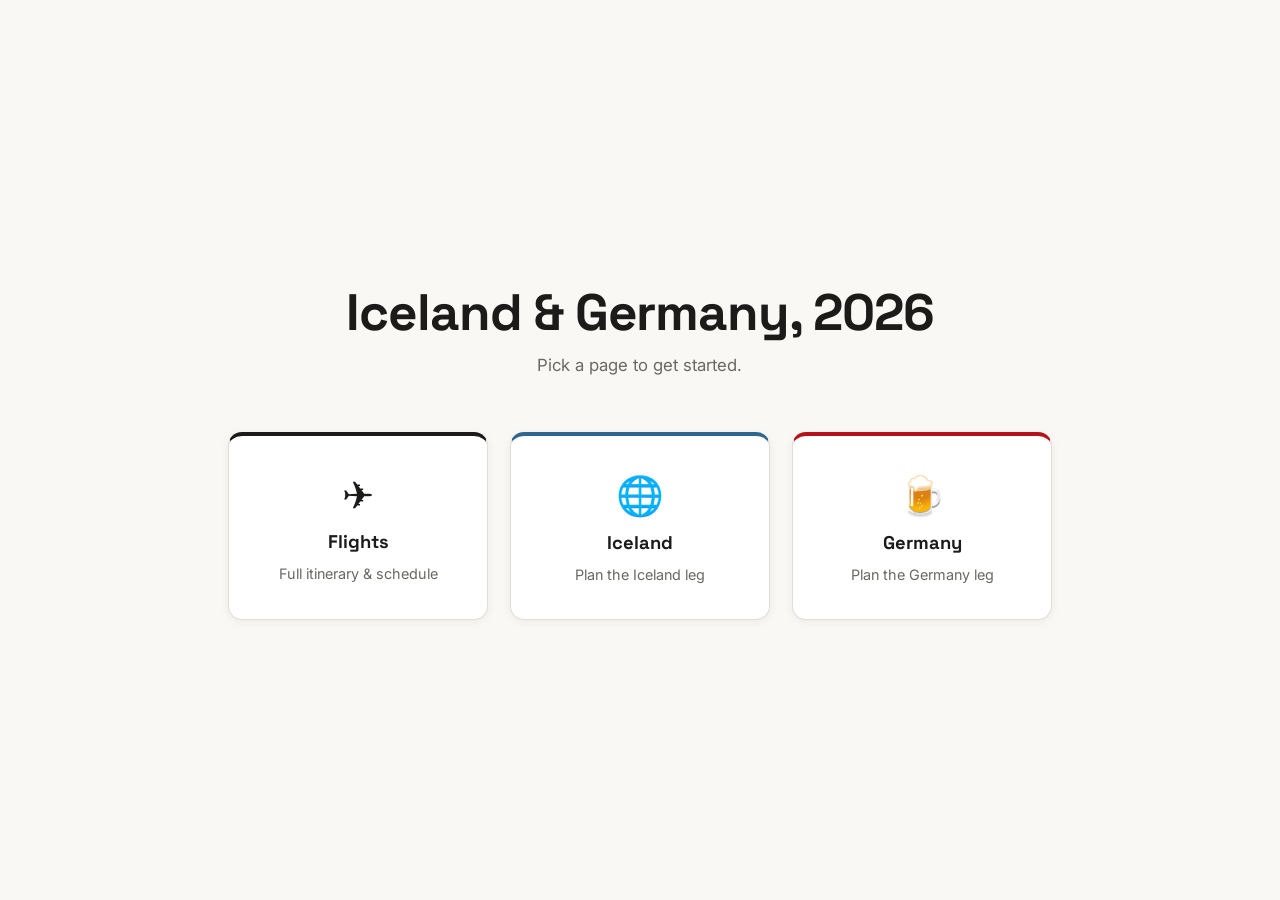
==== index.html @ 6ea7664a "Add Iceland & Germany trip planner site Landing page links to a flights schedule (timeline view) and" ====
<!DOCTYPE html>
<html lang="en">
<head>
  <meta charset="utf-8" />
  <meta name="viewport" content="width=device-width, initial-scale=1" />
  <title>Iceland &amp; Germany Trip</title>
  <meta name="description" content="Trip planner for our Iceland and Germany trip." />
  <link href="css/style.css" rel="stylesheet" />
</head>
<body>
  <main class="landing">
    <div class="landing-hero">
      <h1>Iceland &amp; Germany, 2026</h1>
      <p>Pick a page to get started.</p>
    </div>
    <div class="landing-cards">
      <a class="landing-card flights" href="flights.html">
        <span class="icon">&#9992;&#65039;</span>
        <h2>Flights</h2>
        <p>Full itinerary &amp; schedule</p>
      </a>
      <a class="landing-card iceland" href="iceland.html">
        <span class="icon">&#127760;</span>
        <h2>Iceland</h2>
        <p>Plan the Iceland leg</p>
      </a>
      <a class="landing-card germany" href="germany.html">
        <span class="icon">&#127866;</span>
        <h2>Germany</h2>
        <p>Plan the Germany leg</p>
      </a>
    </div>
  </main>
</body>
</html>
---- css/style.css ----
@import url('https://fonts.googleapis.com/css2?family=Space+Grotesk:wght@500;600;700&family=Inter:wght@400;500;600&display=swap');

:root {
  --bg: #faf8f4;
  --ink: #1c1b19;
  --muted: #6b6862;
  --line: #e3ddd2;
  --card: #ffffff;
  --radius: 14px;
  --shadow: 0 2px 10px rgba(28, 27, 25, 0.06);
  --shadow-lift: 0 8px 24px rgba(28, 27, 25, 0.12);

  --iceland: #2f6690;
  --iceland-light: #dcedf5;
  --iceland-dark: #1d4a6b;

  --germany: #b5121b;
  --germany-gold: #c99a2e;
  --germany-light: #f6e9d2;
  --germany-dark: #7a0e15;

  --font-head: 'Space Grotesk', system-ui, sans-serif;
  --font-body: 'Inter', system-ui, sans-serif;
}

* { box-sizing: border-box; }

html, body {
  margin: 0;
  padding: 0;
  background: var(--bg);
  color: var(--ink);
  font-family: var(--font-body);
}

h1, h2, h3 {
  font-family: var(--font-head);
  margin: 0;
}

a { color: inherit; }

.top-bar {
  display: flex;
  align-items: center;
  justify-content: space-between;
  padding: 18px 32px;
  border-bottom: 1px solid var(--line);
  background: var(--bg);
  position: sticky;
  top: 0;
  z-index: 20;
}

.top-bar .brand {
  font-family: var(--font-head);
  font-weight: 700;
  font-size: 1.1rem;
  text-decoration: none;
}

.top-bar nav {
  display: flex;
  gap: 20px;
}

.top-bar nav a {
  text-decoration: none;
  font-weight: 500;
  font-size: 0.95rem;
  color: var(--muted);
  padding: 6px 10px;
  border-radius: 8px;
  transition: background 0.15s, color 0.15s;
}

.top-bar nav a:hover,
.top-bar nav a.active {
  background: var(--line);
  color: var(--ink);
}

/* ---------- Landing page ---------- */

.landing {
  min-height: 100vh;
  display: flex;
  flex-direction: column;
  align-items: center;
  justify-content: center;
  text-align: center;
  padding: 32px;
  gap: 40px;
}

.landing-hero h1 {
  font-size: clamp(2rem, 5vw, 3.2rem);
  letter-spacing: -0.02em;
}

.landing-hero p {
  color: var(--muted);
  margin-top: 10px;
  font-size: 1.05rem;
}

.landing-cards {
  display: grid;
  grid-template-columns: repeat(3, minmax(200px, 260px));
  gap: 22px;
}

@media (max-width: 720px) {
  .landing-cards { grid-template-columns: 1fr; }
}

.landing-card {
  display: flex;
  flex-direction: column;
  align-items: center;
  gap: 12px;
  padding: 36px 24px;
  border-radius: var(--radius);
  background: var(--card);
  box-shadow: var(--shadow);
  text-decoration: none;
  color: var(--ink);
  border: 1px solid var(--line);
  transition: transform 0.15s, box-shadow 0.15s;
}

.landing-card:hover {
  transform: translateY(-4px);
  box-shadow: var(--shadow-lift);
}

.landing-card .icon { font-size: 2.4rem; }
.landing-card h2 { font-size: 1.15rem; }
.landing-card p { margin: 0; color: var(--muted); font-size: 0.9rem; }

.landing-card.flights { border-top: 4px solid var(--ink); }
.landing-card.iceland { border-top: 4px solid var(--iceland); }
.landing-card.germany { border-top: 4px solid var(--germany); }

/* ---------- Page shell ---------- */

.page {
  padding: 28px 32px 64px;
  max-width: 1200px;
  margin: 0 auto;
}

.page-head {
  margin-bottom: 24px;
}

.page-head h1 {
  font-size: 1.8rem;
}

.page-head p {
  color: var(--muted);
  margin-top: 6px;
}

.theme-iceland .page-head h1 { color: var(--iceland-dark); }
.theme-germany .page-head h1 { color: var(--germany-dark); }

/* ---------- Flights scheduler ---------- */

.schedule-day {
  margin-bottom: 32px;
  background: var(--card);
  border: 1px solid var(--line);
  border-radius: var(--radius);
  overflow: hidden;
  box-shadow: var(--shadow);
}

.schedule-day-head {
  padding: 14px 18px;
  background: var(--ink);
  color: #fff;
  display: flex;
  justify-content: space-between;
  align-items: baseline;
  font-family: var(--font-head);
}

.schedule-day-head .date-sub {
  font-family: var(--font-body);
  font-size: 0.8rem;
  opacity: 0.75;
}

.schedule-body {
  display: grid;
  grid-template-columns: 56px 1fr;
  min-height: 140px;
}

.schedule-hours {
  border-right: 1px solid var(--line);
  position: relative;
  font-size: 0.7rem;
  color: var(--muted);
}

.schedule-hour-tick {
  position: absolute;
  left: 0;
  right: 0;
  padding-left: 8px;
  transform: translateY(-50%);
}

.schedule-track {
  position: relative;
  padding: 4px 16px;
}

.schedule-track::before {
  content: "";
  position: absolute;
  inset: 0 16px;
  background-image: repeating-linear-gradient(
    to bottom,
    var(--line) 0,
    var(--line) 1px,
    transparent 1px,
    transparent calc(100% / 10)
  );
  pointer-events: none;
}

.flight-block {
  position: absolute;
  left: 16px;
  right: 16px;
  border-radius: 10px;
  padding: 10px 14px;
  background: var(--iceland-light);
  border-left: 4px solid var(--iceland);
  min-height: 54px;
}

.flight-block .flight-title {
  font-weight: 600;
  font-size: 0.92rem;
}

.flight-block .flight-meta {
  font-size: 0.78rem;
  color: var(--muted);
  margin-top: 2px;
}

.flight-block .flight-note {
  font-size: 0.76rem;
  color: var(--germany-dark);
  margin-top: 4px;
}

.flight-detail-grid {
  display: grid;
  grid-template-columns: repeat(4, 1fr);
  gap: 10px 20px;
  padding: 14px 18px 18px;
  border-top: 1px dashed var(--line);
  font-size: 0.85rem;
}

@media (max-width: 720px) {
  .flight-detail-grid { grid-template-columns: repeat(2, 1fr); }
}

.flight-detail-grid dt {
  color: var(--muted);
  font-size: 0.72rem;
  text-transform: uppercase;
  letter-spacing: 0.04em;
}

.flight-detail-grid dd {
  margin: 2px 0 0;
  font-weight: 500;
}

/* ---------- Activity planner ---------- */

.planner-layout {
  display: grid;
  grid-template-columns: 280px 1fr;
  gap: 24px;
  align-items: flex-start;
}

@media (max-width: 900px) {
  .planner-layout { grid-template-columns: 1fr; }
}

.planner-sidebar {
  position: sticky;
  top: 78px;
  max-height: calc(100vh - 100px);
  overflow-y: auto;
  background: var(--card);
  border: 1px solid var(--line);
  border-radius: var(--radius);
  padding: 16px;
  box-shadow: var(--shadow);
}

.planner-sidebar h3 {
  font-size: 1rem;
  margin-bottom: 10px;
}

.category-filters {
  display: flex;
  flex-wrap: wrap;
  gap: 6px;
  margin-bottom: 14px;
}

.pill {
  border: 1px solid var(--line);
  background: transparent;
  border-radius: 999px;
  padding: 5px 12px;
  font-size: 0.78rem;
  cursor: pointer;
  color: var(--muted);
  font-family: var(--font-body);
}

.pill.active {
  color: #fff;
}

.theme-iceland .pill.active { background: var(--iceland); border-color: var(--iceland); }
.theme-germany .pill.active { background: var(--germany); border-color: var(--germany); }

.activity-pool {
  display: flex;
  flex-direction: column;
  gap: 10px;
  max-height: 60vh;
  overflow-y: auto;
  padding-right: 4px;
}

.activity-card {
  border: 1px solid var(--line);
  border-radius: 10px;
  padding: 10px 12px;
  background: #fff;
  cursor: grab;
  transition: box-shadow 0.15s, transform 0.15s;
}

.activity-card:active { cursor: grabbing; }

.activity-card.dragging { opacity: 0.4; }

.activity-card:hover {
  box-shadow: var(--shadow-lift);
  transform: translateY(-1px);
}

.activity-card .a-title {
  font-weight: 600;
  font-size: 0.88rem;
}

.activity-card .a-meta {
  font-size: 0.74rem;
  color: var(--muted);
  margin-top: 2px;
}

.activity-card .a-desc {
  font-size: 0.76rem;
  color: var(--muted);
  margin-top: 4px;
  line-height: 1.3;
}

.tag {
  display: inline-block;
  font-size: 0.68rem;
  padding: 2px 7px;
  border-radius: 999px;
  margin-top: 4px;
}

.theme-iceland .tag { background: var(--iceland-light); color: var(--iceland-dark); }
.theme-germany .tag { background: var(--germany-light); color: var(--germany-dark); }

.custom-activity-form {
  display: flex;
  gap: 6px;
  margin-top: 14px;
}

.custom-activity-form input {
  flex: 1;
  padding: 7px 9px;
  border-radius: 8px;
  border: 1px solid var(--line);
  font-size: 0.82rem;
  font-family: var(--font-body);
}

.custom-activity-form button {
  border: none;
  border-radius: 8px;
  padding: 0 12px;
  font-weight: 600;
  cursor: pointer;
  color: #fff;
}

.theme-iceland .custom-activity-form button { background: var(--iceland); }
.theme-germany .custom-activity-form button { background: var(--germany); }

/* Calendar / day columns */

.planner-controls {
  display: flex;
  align-items: center;
  gap: 14px;
  margin-bottom: 16px;
  flex-wrap: wrap;
}

.planner-controls label {
  font-size: 0.82rem;
  color: var(--muted);
  display: flex;
  align-items: center;
  gap: 6px;
}

.planner-controls input[type="date"],
.planner-controls input[type="number"] {
  padding: 6px 8px;
  border-radius: 8px;
  border: 1px solid var(--line);
  font-family: var(--font-body);
}

.btn-ghost {
  border: 1px solid var(--line);
  background: transparent;
  border-radius: 8px;
  padding: 6px 12px;
  font-size: 0.82rem;
  cursor: pointer;
  color: var(--muted);
}

.btn-ghost:hover { background: var(--line); }

.day-columns {
  display: grid;
  grid-auto-flow: column;
  grid-auto-columns: minmax(210px, 1fr);
  gap: 14px;
  overflow-x: auto;
  padding-bottom: 8px;
}

.day-column {
  background: var(--card);
  border: 1px solid var(--line);
  border-radius: var(--radius);
  min-height: 420px;
  display: flex;
  flex-direction: column;
  box-shadow: var(--shadow);
}

.day-column-head {
  padding: 10px 12px;
  border-bottom: 1px solid var(--line);
  font-weight: 600;
  font-size: 0.85rem;
  font-family: var(--font-head);
}

.day-column-head .day-sub {
  display: block;
  font-family: var(--font-body);
  font-weight: 400;
  font-size: 0.72rem;
  color: var(--muted);
  margin-top: 2px;
}

.day-drop-zone {
  flex: 1;
  padding: 10px;
  display: flex;
  flex-direction: column;
  gap: 8px;
  min-height: 100px;
}

.day-drop-zone.drag-over {
  background: var(--iceland-light);
}

.theme-germany .day-drop-zone.drag-over {
  background: var(--germany-light);
}

.day-drop-zone:empty::before {
  content: "Drag activities here";
  color: var(--muted);
  font-size: 0.78rem;
  text-align: center;
  margin-top: 20px;
}

.placed-card {
  border-radius: 9px;
  padding: 8px 10px;
  font-size: 0.82rem;
  position: relative;
  cursor: grab;
  border-left: 4px solid var(--iceland);
  background: var(--iceland-light);
}

.theme-germany .placed-card {
  border-left-color: var(--germany);
  background: var(--germany-light);
}

.placed-card .remove-btn {
  position: absolute;
  top: 4px;
  right: 6px;
  border: none;
  background: none;
  cursor: pointer;
  font-size: 0.85rem;
  color: var(--muted);
  line-height: 1;
}

.placed-card .p-title {
  font-weight: 600;
  padding-right: 14px;
}

.placed-card .p-meta {
  font-size: 0.7rem;
  color: var(--muted);
  margin-top: 2px;
}

.mobile-note {
  display: none;
}

@media (max-width: 600px) {
  .page { padding: 20px 16px 48px; }
  .top-bar { padding: 14px 18px; }
}
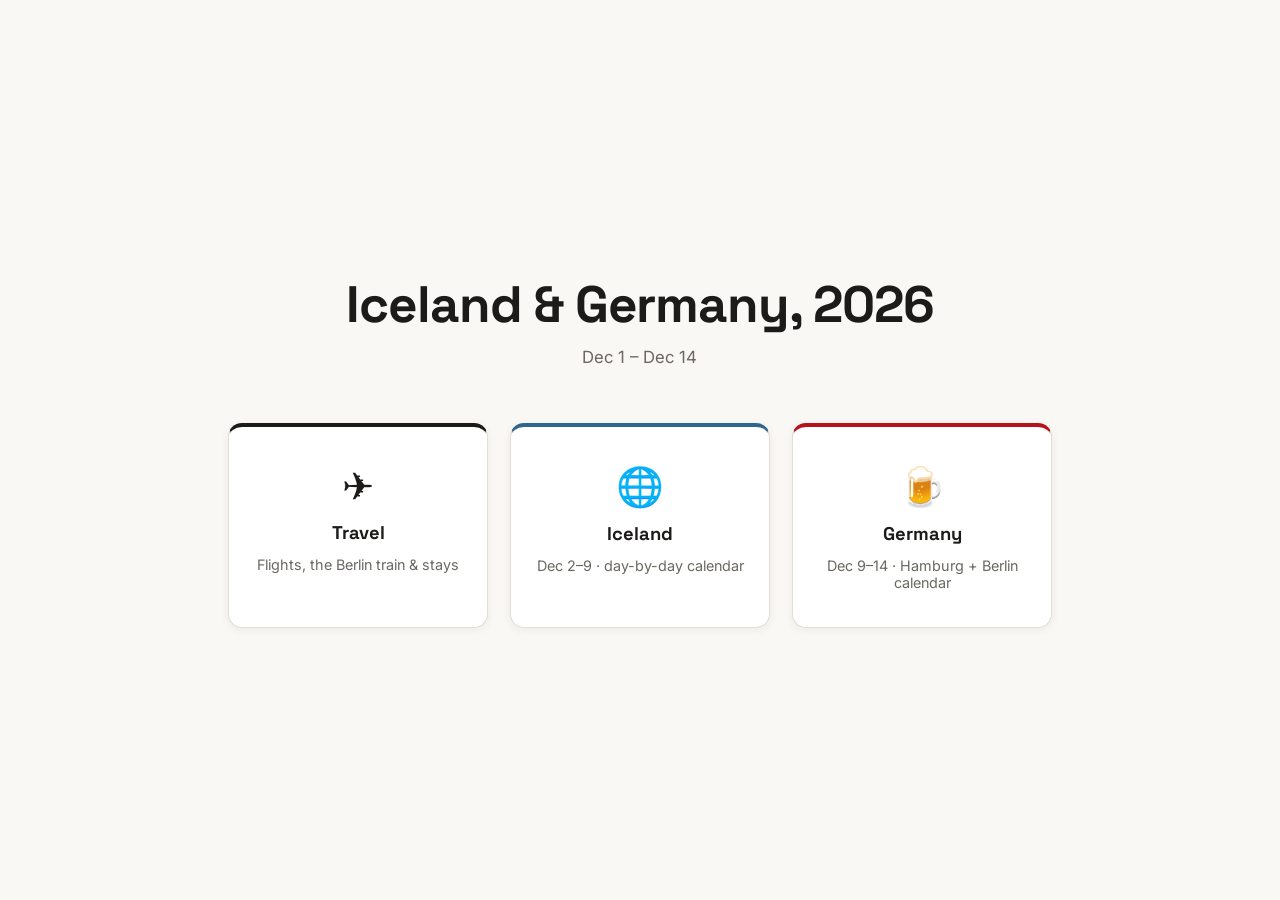
==== commit eca8ab9b: "Replace planners with real trip data and an itinerary calendar Rebuild the site around the confirmed" ====
--- a/index.html
+++ b/index.html
@@ -11,23 +11,23 @@
   <main class="landing">
     <div class="landing-hero">
       <h1>Iceland &amp; Germany, 2026</h1>
-      <p>Pick a page to get started.</p>
+      <p>Dec 1 &ndash; Dec 14</p>
     </div>
     <div class="landing-cards">
-      <a class="landing-card flights" href="flights.html">
+      <a class="landing-card travel" href="travel.html">
         <span class="icon">&#9992;&#65039;</span>
-        <h2>Flights</h2>
-        <p>Full itinerary &amp; schedule</p>
+        <h2>Travel</h2>
+        <p>Flights, the Berlin train &amp; stays</p>
       </a>
       <a class="landing-card iceland" href="iceland.html">
         <span class="icon">&#127760;</span>
         <h2>Iceland</h2>
-        <p>Plan the Iceland leg</p>
+        <p>Dec 2&ndash;9 &middot; day-by-day calendar</p>
       </a>
       <a class="landing-card germany" href="germany.html">
         <span class="icon">&#127866;</span>
         <h2>Germany</h2>
-        <p>Plan the Germany leg</p>
+        <p>Dec 9&ndash;14 &middot; Hamburg + Berlin calendar</p>
       </a>
     </div>
   </main>
--- a/css/style.css
+++ b/css/style.css
@@ -25,6 +25,10 @@
 
 * { box-sizing: border-box; }
 
+html {
+  -webkit-text-size-adjust: 100%;
+}
+
 html, body {
   margin: 0;
   padding: 0;
@@ -84,6 +88,7 @@
 
 .landing {
   min-height: 100vh;
+  min-height: 100svh;
   display: flex;
   flex-direction: column;
   align-items: center;
@@ -138,7 +143,7 @@
 .landing-card h2 { font-size: 1.15rem; }
 .landing-card p { margin: 0; color: var(--muted); font-size: 0.9rem; }
 
-.landing-card.flights { border-top: 4px solid var(--ink); }
+.landing-card.travel { border-top: 4px solid var(--ink); }
 .landing-card.iceland { border-top: 4px solid var(--iceland); }
 .landing-card.germany { border-top: 4px solid var(--germany); }
 
@@ -166,406 +171,688 @@
 .theme-iceland .page-head h1 { color: var(--iceland-dark); }
 .theme-germany .page-head h1 { color: var(--germany-dark); }
 
-/* ---------- Flights scheduler ---------- */
-
-.schedule-day {
-  margin-bottom: 32px;
+/* ---------- Shared section bits ---------- */
+
+.section-title {
+  font-size: 1.15rem;
+  margin: 34px 0 6px;
+  letter-spacing: -0.01em;
+}
+
+.section-sub {
+  color: var(--muted);
+  font-size: 0.9rem;
+  margin: 0 0 16px;
+}
+
+.inline-link {
+  margin: 0 0 20px;
+  font-size: 0.9rem;
+}
+
+.inline-link a { color: var(--muted); }
+
+.theme-germany .inline-link a { color: var(--germany-dark); }
+
+.summary-strip {
+  display: grid;
+  grid-template-columns: repeat(3, 1fr);
+  gap: 14px;
+  margin-bottom: 8px;
+}
+
+@media (max-width: 720px) {
+  .summary-strip { grid-template-columns: 1fr; }
+}
+
+.summary-item {
   background: var(--card);
   border: 1px solid var(--line);
   border-radius: var(--radius);
+  padding: 14px 16px;
+  box-shadow: var(--shadow);
+  display: flex;
+  flex-direction: column;
+  gap: 2px;
+}
+
+.s-label {
+  font-size: 0.7rem;
+  text-transform: uppercase;
+  letter-spacing: 0.06em;
+  color: var(--muted);
+}
+
+.s-value {
+  font-family: var(--font-head);
+  font-weight: 600;
+  font-size: 1.05rem;
+}
+
+.s-sub {
+  font-size: 0.8rem;
+  color: var(--muted);
+}
+
+/* ---------- Travel legs ---------- */
+
+.leg {
+  background: var(--card);
+  border: 1px solid var(--line);
+  border-radius: var(--radius);
+  box-shadow: var(--shadow);
   overflow: hidden;
-  box-shadow: var(--shadow);
-}
-
-.schedule-day-head {
-  padding: 14px 18px;
+  margin-bottom: 18px;
+}
+
+.leg-head {
+  display: flex;
+  justify-content: space-between;
+  align-items: center;
+  gap: 12px;
+  flex-wrap: wrap;
+  padding: 12px 18px;
   background: var(--ink);
   color: #fff;
-  display: flex;
-  justify-content: space-between;
-  align-items: baseline;
   font-family: var(--font-head);
 }
 
-.schedule-day-head .date-sub {
+.leg-date { font-weight: 600; font-size: 0.95rem; }
+
+.leg-tag {
   font-family: var(--font-body);
-  font-size: 0.8rem;
-  opacity: 0.75;
-}
-
-.schedule-body {
+  font-size: 0.76rem;
+  padding: 3px 10px;
+  border-radius: 999px;
+  background: rgba(255, 255, 255, 0.16);
+}
+
+.leg-train .leg-head { background: var(--germany-dark); }
+
+.leg-body { padding: 6px 18px 16px; }
+
+.hop { padding: 12px 0; }
+
+.hop-line {
+  display: flex;
+  align-items: center;
+  gap: 18px;
+  flex-wrap: wrap;
+}
+
+.hop-point {
+  display: flex;
+  flex-direction: column;
+  min-width: 180px;
+}
+
+.hop-time {
+  font-family: var(--font-head);
+  font-weight: 600;
+  font-size: 1.25rem;
+  letter-spacing: -0.01em;
+}
+
+.hop-time em {
+  font-style: normal;
+  font-size: 0.7rem;
+  color: var(--germany);
+  vertical-align: super;
+  margin-left: 2px;
+}
+
+.hop-code {
+  font-size: 0.85rem;
+  font-weight: 600;
+  color: var(--iceland-dark);
+  letter-spacing: 0.06em;
+}
+
+.hop-place {
+  font-size: 0.78rem;
+  color: var(--muted);
+  margin-top: 2px;
+}
+
+.hop-arrow {
+  color: var(--muted);
+  font-size: 1.2rem;
+}
+
+.hop-meta {
+  font-size: 0.82rem;
+  color: var(--muted);
+  margin-top: 8px;
+}
+
+.hop-meta strong { color: var(--ink); }
+
+.layover {
+  font-size: 0.78rem;
+  color: var(--muted);
+  padding: 8px 0 8px 14px;
+  border-left: 2px dashed var(--line);
+  margin-left: 6px;
+}
+
+.leg-note {
+  margin: 0;
+  padding: 12px 18px 16px;
+  border-top: 1px dashed var(--line);
+  font-size: 0.82rem;
+  color: var(--muted);
+}
+
+/* ---------- Itinerary calendar ---------- */
+
+.wv {
+  background: var(--card);
+  border: 1px solid var(--line);
+  border-radius: var(--radius);
+  box-shadow: var(--shadow);
+  overflow: hidden;
+  margin-bottom: 10px;
+}
+
+.wv-scroll {
+  overflow-x: auto;
+  overflow-y: hidden;
+}
+
+.wv-grid {
   display: grid;
-  grid-template-columns: 56px 1fr;
-  min-height: 140px;
-}
-
-.schedule-hours {
+  grid-template-columns: 56px repeat(var(--cols), minmax(118px, 1fr));
+  min-width: min-content;
+}
+
+/* The time gutter stays put when the days scroll sideways. */
+.wv-corner,
+.wv-allday-label,
+.wv-gutter {
+  position: sticky;
+  left: 0;
+  z-index: 2;
+  background: var(--card);
   border-right: 1px solid var(--line);
+}
+
+.wv-corner,
+.wv-allday-label {
+  border-bottom: 1px solid var(--line);
+}
+
+.wv-allday-label {
+  font-size: 0.62rem;
+  text-transform: uppercase;
+  letter-spacing: 0.06em;
+  color: var(--muted);
+  padding: 8px 6px 0;
+  text-align: right;
+}
+
+.wv-dayhead {
+  border-bottom: 1px solid var(--line);
+  border-left: 1px solid var(--line);
+  padding: 8px 8px 7px;
+  text-align: center;
+}
+
+.wv-dow {
+  display: block;
+  font-size: 0.64rem;
+  text-transform: uppercase;
+  letter-spacing: 0.07em;
+  color: var(--muted);
+}
+
+.wv-daynum {
+  display: block;
+  font-family: var(--font-head);
+  font-weight: 700;
+  font-size: 1.2rem;
+  line-height: 1.25;
+  color: var(--iceland-dark);
+}
+
+.theme-germany .wv-daynum { color: var(--germany-dark); }
+
+.wv-allday-cell {
+  border-bottom: 1px solid var(--line);
+  border-left: 1px solid var(--line);
+  padding: 6px;
+  display: flex;
+  flex-direction: column;
+  gap: 4px;
+  min-height: 34px;
+}
+
+.wv-gutter { position: sticky; }
+
+.wv-hour {
+  position: absolute;
+  right: 6px;
+  font-size: 0.66rem;
+  color: var(--muted);
+  transform: translateY(-50%);
+  white-space: nowrap;
+}
+
+.wv-hour.first { transform: none; }
+
+.wv-col {
   position: relative;
-  font-size: 0.7rem;
-  color: var(--muted);
-}
-
-.schedule-hour-tick {
-  position: absolute;
-  left: 0;
-  right: 0;
-  padding-left: 8px;
-  transform: translateY(-50%);
-}
-
-.schedule-track {
-  position: relative;
-  padding: 4px 16px;
-}
-
-.schedule-track::before {
-  content: "";
-  position: absolute;
-  inset: 0 16px;
+  border-left: 1px solid var(--line);
   background-image: repeating-linear-gradient(
     to bottom,
     var(--line) 0,
     var(--line) 1px,
     transparent 1px,
-    transparent calc(100% / 10)
+    transparent var(--hour-px)
   );
-  pointer-events: none;
-}
-
-.flight-block {
+}
+
+.wv-ev {
   position: absolute;
-  left: 16px;
-  right: 16px;
-  border-radius: 10px;
-  padding: 10px 14px;
+  border-radius: 7px;
+  border-left: 3px solid var(--iceland);
   background: var(--iceland-light);
+  padding: 5px 7px;
+  overflow: hidden;
+  font-size: 0.75rem;
+  line-height: 1.3;
+}
+
+.wv-ev .ev-time {
+  display: block;
+  font-size: 0.66rem;
+  font-weight: 600;
+  letter-spacing: 0.02em;
+  color: var(--iceland-dark);
+}
+
+.wv-ev .ev-title {
+  display: block;
+  font-weight: 600;
+  font-size: 0.78rem;
+  margin-top: 1px;
+}
+
+.wv-ev .ev-sub {
+  display: block;
+  font-size: 0.68rem;
+  color: var(--muted);
+  margin-top: 3px;
+}
+
+/* chips in the all-day band */
+
+.ev {
+  border-radius: 7px;
+  border-left: 3px solid var(--iceland);
+  background: var(--iceland-light);
+  padding: 5px 7px;
+  font-size: 0.75rem;
+  line-height: 1.3;
+}
+
+.ev .ev-time {
+  display: block;
+  font-size: 0.64rem;
+  font-weight: 600;
+  color: var(--iceland-dark);
+}
+
+.ev .ev-title {
+  display: block;
+  font-weight: 600;
+  font-size: 0.76rem;
+}
+
+.ev .ev-sub {
+  display: block;
+  font-size: 0.68rem;
+  color: var(--muted);
+  margin-top: 2px;
+}
+
+/* event kinds */
+
+.ev.travel, .wv-ev.travel {
+  border-left-color: var(--ink);
+  background: #efece7;
+}
+
+.ev.travel .ev-time, .wv-ev.travel .ev-time { color: var(--ink); }
+
+.ev.plan, .wv-ev.plan {
+  border-left-color: var(--germany);
+  background: var(--germany-light);
+}
+
+.ev.plan .ev-time, .wv-ev.plan .ev-time { color: var(--germany-dark); }
+
+.ev.night, .wv-ev.night {
+  border-left-color: var(--germany-gold);
+  background: #fbf3e2;
+}
+
+.ev.night .ev-time, .wv-ev.night .ev-time { color: #8a6a14; }
+
+.ev.open, .wv-ev.open {
+  border: 1px dashed var(--line);
+  border-left: 3px solid var(--line);
+  background: transparent;
+}
+
+.ev.open .ev-title, .wv-ev.open .ev-title {
+  font-weight: 500;
+  color: var(--muted);
+}
+
+.wv-legend {
+  display: flex;
+  gap: 16px;
+  flex-wrap: wrap;
+  margin: 0 0 22px;
+  font-size: 0.78rem;
+  color: var(--muted);
+}
+
+.wv-legend span::before {
+  content: "";
+  display: inline-block;
+  width: 10px;
+  height: 10px;
+  border-radius: 3px;
+  margin-right: 6px;
+}
+
+.wv-legend .lg-tour::before { background: var(--iceland); }
+.wv-legend .lg-travel::before { background: var(--ink); }
+.wv-legend .lg-open::before { background: var(--line); }
+.wv-legend .lg-plan::before { background: var(--germany); }
+.wv-legend .lg-night::before { background: var(--germany-gold); }
+
+.wv-hint {
+  font-size: 0.78rem;
+  color: var(--muted);
+  margin: 0 0 12px;
+}
+
+/* ---------- Iceland: stay + tours ---------- */
+
+.stay-card {
+  display: flex;
+  justify-content: space-between;
+  gap: 24px;
+  flex-wrap: wrap;
+  background: var(--iceland-light);
+  border: 1px solid var(--line);
   border-left: 4px solid var(--iceland);
-  min-height: 54px;
-}
-
-.flight-block .flight-title {
-  font-weight: 600;
-  font-size: 0.92rem;
-}
-
-.flight-block .flight-meta {
-  font-size: 0.78rem;
-  color: var(--muted);
-  margin-top: 2px;
-}
-
-.flight-block .flight-note {
-  font-size: 0.76rem;
+  border-radius: var(--radius);
+  padding: 18px 20px;
+  margin-bottom: 12px;
+}
+
+.stay-main h2 {
+  font-size: 1.3rem;
+  margin-top: 4px;
+  color: var(--iceland-dark);
+}
+
+.stay-address {
+  margin: 4px 0 0;
+  font-size: 0.85rem;
+  color: var(--muted);
+}
+
+.stay-address a {
+  color: var(--iceland-dark);
+  text-decoration-color: rgba(47, 102, 144, 0.4);
+  text-underline-offset: 2px;
+}
+
+.stay-address a:hover {
+  text-decoration-color: var(--iceland);
+}
+
+.theme-germany .stay-card {
+  background: var(--germany-light);
+  border-left-color: var(--germany);
+}
+
+.theme-germany .stay-main h2 { color: var(--germany-dark); }
+
+.theme-germany .stay-address a {
   color: var(--germany-dark);
-  margin-top: 4px;
-}
-
-.flight-detail-grid {
+  text-decoration-color: rgba(181, 18, 27, 0.4);
+}
+
+.theme-germany .stay-address a:hover {
+  text-decoration-color: var(--germany);
+}
+
+.stay-facts {
+  display: flex;
+  gap: 28px;
+  margin: 0;
+  flex-wrap: wrap;
+}
+
+.stay-facts dt {
+  font-size: 0.7rem;
+  text-transform: uppercase;
+  letter-spacing: 0.05em;
+  color: var(--muted);
+}
+
+.stay-facts dd {
+  margin: 3px 0 0;
+  font-weight: 500;
+  font-size: 0.9rem;
+}
+
+.stay-facts code {
+  font-size: 0.85rem;
+  background: #fff;
+  padding: 2px 6px;
+  border-radius: 6px;
+}
+
+.tour-grid {
   display: grid;
-  grid-template-columns: repeat(4, 1fr);
-  gap: 10px 20px;
-  padding: 14px 18px 18px;
-  border-top: 1px dashed var(--line);
-  font-size: 0.85rem;
-}
-
-@media (max-width: 720px) {
-  .flight-detail-grid { grid-template-columns: repeat(2, 1fr); }
-}
-
-.flight-detail-grid dt {
-  color: var(--muted);
-  font-size: 0.72rem;
-  text-transform: uppercase;
-  letter-spacing: 0.04em;
-}
-
-.flight-detail-grid dd {
-  margin: 2px 0 0;
-  font-weight: 500;
-}
-
-/* ---------- Activity planner ---------- */
-
-.planner-layout {
-  display: grid;
-  grid-template-columns: 280px 1fr;
-  gap: 24px;
-  align-items: flex-start;
-}
-
-@media (max-width: 900px) {
-  .planner-layout { grid-template-columns: 1fr; }
-}
-
-.planner-sidebar {
-  position: sticky;
-  top: 78px;
-  max-height: calc(100vh - 100px);
-  overflow-y: auto;
+  grid-template-columns: repeat(auto-fill, minmax(min(290px, 100%), 1fr));
+  gap: 16px;
+}
+
+.tour-card {
   background: var(--card);
   border: 1px solid var(--line);
   border-radius: var(--radius);
-  padding: 16px;
   box-shadow: var(--shadow);
-}
-
-.planner-sidebar h3 {
-  font-size: 1rem;
-  margin-bottom: 10px;
-}
-
-.category-filters {
-  display: flex;
-  flex-wrap: wrap;
-  gap: 6px;
-  margin-bottom: 14px;
-}
-
-.pill {
-  border: 1px solid var(--line);
-  background: transparent;
-  border-radius: 999px;
-  padding: 5px 12px;
-  font-size: 0.78rem;
-  cursor: pointer;
-  color: var(--muted);
-  font-family: var(--font-body);
-}
-
-.pill.active {
-  color: #fff;
-}
-
-.theme-iceland .pill.active { background: var(--iceland); border-color: var(--iceland); }
-.theme-germany .pill.active { background: var(--germany); border-color: var(--germany); }
-
-.activity-pool {
+  padding: 16px 18px;
   display: flex;
   flex-direction: column;
-  gap: 10px;
-  max-height: 60vh;
-  overflow-y: auto;
-  padding-right: 4px;
-}
-
-.activity-card {
-  border: 1px solid var(--line);
-  border-radius: 10px;
-  padding: 10px 12px;
-  background: #fff;
-  cursor: grab;
-  transition: box-shadow 0.15s, transform 0.15s;
-}
-
-.activity-card:active { cursor: grabbing; }
-
-.activity-card.dragging { opacity: 0.4; }
-
-.activity-card:hover {
-  box-shadow: var(--shadow-lift);
-  transform: translateY(-1px);
-}
-
-.activity-card .a-title {
-  font-weight: 600;
-  font-size: 0.88rem;
-}
-
-.activity-card .a-meta {
-  font-size: 0.74rem;
-  color: var(--muted);
-  margin-top: 2px;
-}
-
-.activity-card .a-desc {
-  font-size: 0.76rem;
-  color: var(--muted);
-  margin-top: 4px;
-  line-height: 1.3;
-}
-
-.tag {
+}
+
+.tour-when {
   display: inline-block;
   font-size: 0.68rem;
-  padding: 2px 7px;
+  text-transform: uppercase;
+  letter-spacing: 0.06em;
+  padding: 3px 9px;
   border-radius: 999px;
-  margin-top: 4px;
-}
-
-.theme-iceland .tag { background: var(--iceland-light); color: var(--iceland-dark); }
-.theme-germany .tag { background: var(--germany-light); color: var(--germany-dark); }
-
-.custom-activity-form {
-  display: flex;
-  gap: 6px;
+  background: var(--iceland-light);
+  color: var(--iceland-dark);
+  align-self: flex-start;
+}
+
+.tour-card h3 {
+  font-size: 1rem;
+  margin-top: 10px;
+  line-height: 1.3;
+}
+
+.tour-op {
+  margin: 4px 0 0;
+  font-size: 0.8rem;
+  color: var(--muted);
+}
+
+.tour-stops {
+  margin: 12px 0 0;
+  padding-left: 18px;
+  font-size: 0.84rem;
+  line-height: 1.55;
+  flex: 1;
+}
+
+.tour-stops li { margin-bottom: 2px; }
+
+.tour-foot {
   margin-top: 14px;
-}
-
-.custom-activity-form input {
-  flex: 1;
-  padding: 7px 9px;
-  border-radius: 8px;
-  border: 1px solid var(--line);
-  font-size: 0.82rem;
-  font-family: var(--font-body);
-}
-
-.custom-activity-form button {
-  border: none;
-  border-radius: 8px;
-  padding: 0 12px;
+  padding-top: 12px;
+  border-top: 1px dashed var(--line);
+  font-size: 0.78rem;
+  color: var(--muted);
+  line-height: 1.45;
+}
+
+.tour-foot strong {
+  color: var(--ink);
   font-weight: 600;
-  cursor: pointer;
-  color: #fff;
-}
-
-.theme-iceland .custom-activity-form button { background: var(--iceland); }
-.theme-germany .custom-activity-form button { background: var(--germany); }
-
-/* Calendar / day columns */
-
-.planner-controls {
-  display: flex;
-  align-items: center;
-  gap: 14px;
-  margin-bottom: 16px;
-  flex-wrap: wrap;
-}
-
-.planner-controls label {
-  font-size: 0.82rem;
-  color: var(--muted);
-  display: flex;
-  align-items: center;
-  gap: 6px;
-}
-
-.planner-controls input[type="date"],
-.planner-controls input[type="number"] {
-  padding: 6px 8px;
-  border-radius: 8px;
-  border: 1px solid var(--line);
-  font-family: var(--font-body);
-}
-
-.btn-ghost {
-  border: 1px solid var(--line);
-  background: transparent;
-  border-radius: 8px;
-  padding: 6px 12px;
-  font-size: 0.82rem;
-  cursor: pointer;
-  color: var(--muted);
-}
-
-.btn-ghost:hover { background: var(--line); }
-
-.day-columns {
-  display: grid;
-  grid-auto-flow: column;
-  grid-auto-columns: minmax(210px, 1fr);
-  gap: 14px;
-  overflow-x: auto;
-  padding-bottom: 8px;
-}
-
-.day-column {
+}
+
+/* ---------- Loose ends ---------- */
+
+.loose-ends { margin-top: 8px; }
+
+.loose-ends ul {
+  margin: 0;
+  padding-left: 18px;
+  font-size: 0.88rem;
+  line-height: 1.7;
+  color: var(--muted);
+}
+
+/* ---------- Agenda (phone layout for the itinerary) ---------- */
+
+.agenda {
+  display: none;
+  list-style: none;
+  margin: 0 0 10px;
+  padding: 0;
+}
+
+.agenda-day {
   background: var(--card);
   border: 1px solid var(--line);
-  border-radius: var(--radius);
-  min-height: 420px;
+  border-radius: 12px;
+  box-shadow: var(--shadow);
+  padding: 12px 14px;
+  margin-bottom: 10px;
+  display: grid;
+  grid-template-columns: 62px minmax(0, 1fr);
+  gap: 12px;
+}
+
+.agenda-date {
   display: flex;
   flex-direction: column;
-  box-shadow: var(--shadow);
-}
-
-.day-column-head {
-  padding: 10px 12px;
-  border-bottom: 1px solid var(--line);
-  font-weight: 600;
-  font-size: 0.85rem;
+  line-height: 1.2;
+}
+
+.agenda-dow {
+  font-size: 0.66rem;
+  text-transform: uppercase;
+  letter-spacing: 0.07em;
+  color: var(--muted);
+}
+
+.agenda-num {
   font-family: var(--font-head);
-}
-
-.day-column-head .day-sub {
-  display: block;
-  font-family: var(--font-body);
-  font-weight: 400;
-  font-size: 0.72rem;
-  color: var(--muted);
-  margin-top: 2px;
-}
-
-.day-drop-zone {
-  flex: 1;
-  padding: 10px;
+  font-weight: 700;
+  font-size: 1.05rem;
+  color: var(--iceland-dark);
+}
+
+.theme-germany .agenda-num { color: var(--germany-dark); }
+
+.agenda-items {
   display: flex;
   flex-direction: column;
-  gap: 8px;
-  min-height: 100px;
-}
-
-.day-drop-zone.drag-over {
-  background: var(--iceland-light);
-}
-
-.theme-germany .day-drop-zone.drag-over {
-  background: var(--germany-light);
-}
-
-.day-drop-zone:empty::before {
-  content: "Drag activities here";
-  color: var(--muted);
-  font-size: 0.78rem;
-  text-align: center;
-  margin-top: 20px;
-}
-
-.placed-card {
-  border-radius: 9px;
-  padding: 8px 10px;
-  font-size: 0.82rem;
-  position: relative;
-  cursor: grab;
-  border-left: 4px solid var(--iceland);
-  background: var(--iceland-light);
-}
-
-.theme-germany .placed-card {
-  border-left-color: var(--germany);
-  background: var(--germany-light);
-}
-
-.placed-card .remove-btn {
-  position: absolute;
-  top: 4px;
-  right: 6px;
-  border: none;
-  background: none;
-  cursor: pointer;
-  font-size: 0.85rem;
-  color: var(--muted);
-  line-height: 1;
-}
-
-.placed-card .p-title {
-  font-weight: 600;
-  padding-right: 14px;
-}
-
-.placed-card .p-meta {
-  font-size: 0.7rem;
-  color: var(--muted);
-  margin-top: 2px;
-}
-
-.mobile-note {
-  display: none;
-}
-
-@media (max-width: 600px) {
+  gap: 7px;
+  min-width: 0;
+}
+
+.agenda-empty {
+  font-size: 0.8rem;
+  color: var(--muted);
+  font-style: italic;
+  padding: 2px 0;
+}
+
+/* ---------- Responsive ---------- */
+
+@media (max-width: 900px) {
+  .page { padding: 24px 20px 56px; }
+  .top-bar { padding: 16px 20px; }
+}
+
+/* Below this the time grid cannot fit, so the day-by-day list takes over. */
+@media (max-width: 760px) {
+  .wv { display: none; }
+  .agenda { display: block; }
+
   .page { padding: 20px 16px 48px; }
-  .top-bar { padding: 14px 18px; }
-}
+  .page-head h1 { font-size: 1.5rem; }
+  .page-head p { font-size: 0.92rem; }
+  .section-title { font-size: 1.05rem; margin-top: 28px; }
+
+  .top-bar {
+    padding: 12px 16px;
+    flex-wrap: wrap;
+    gap: 8px;
+  }
+
+  .top-bar .brand { font-size: 1rem; }
+  .top-bar nav { gap: 2px; }
+
+  .top-bar nav a {
+    font-size: 0.88rem;
+    padding: 8px 10px;
+  }
+
+  .stay-card {
+    flex-direction: column;
+    gap: 14px;
+    padding: 16px;
+  }
+
+  .stay-main h2 { font-size: 1.1rem; }
+
+  .stay-facts {
+    gap: 8px 22px;
+  }
+
+  .hop-arrow { display: none; }
+  .hop-point { min-width: 0; }
+  .hop-time { font-size: 1.1rem; }
+  .leg-body { padding: 4px 14px 12px; }
+  .leg-head { padding: 11px 14px; }
+
+  .tour-card { padding: 14px 16px; }
+
+  .landing { padding: 28px 20px; gap: 28px; }
+  .landing-card { padding: 24px 20px; }
+}
+
+@media (max-width: 380px) {
+  .agenda-day {
+    grid-template-columns: minmax(0, 1fr);
+    gap: 8px;
+  }
+
+  .agenda-date { flex-direction: row; align-items: baseline; gap: 7px; }
+  .top-bar nav a { padding: 8px 7px; font-size: 0.84rem; }
+}
